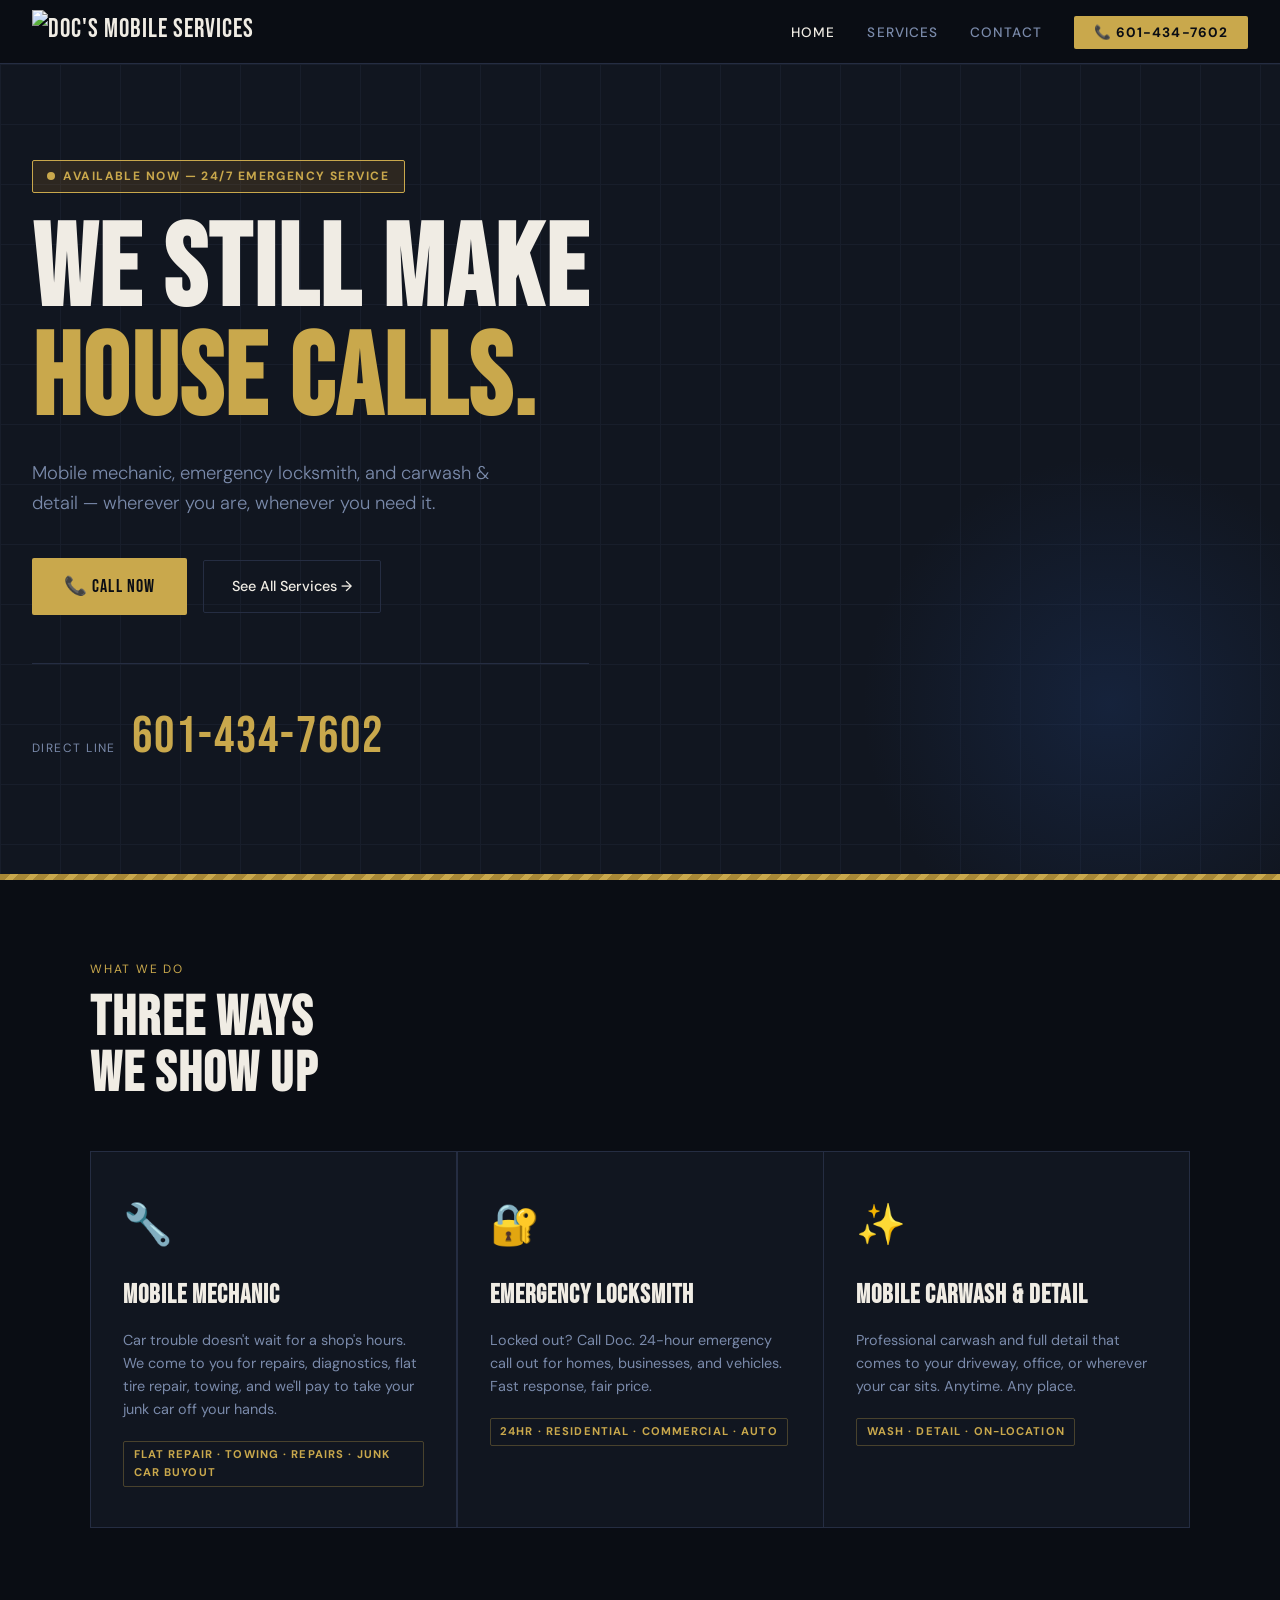
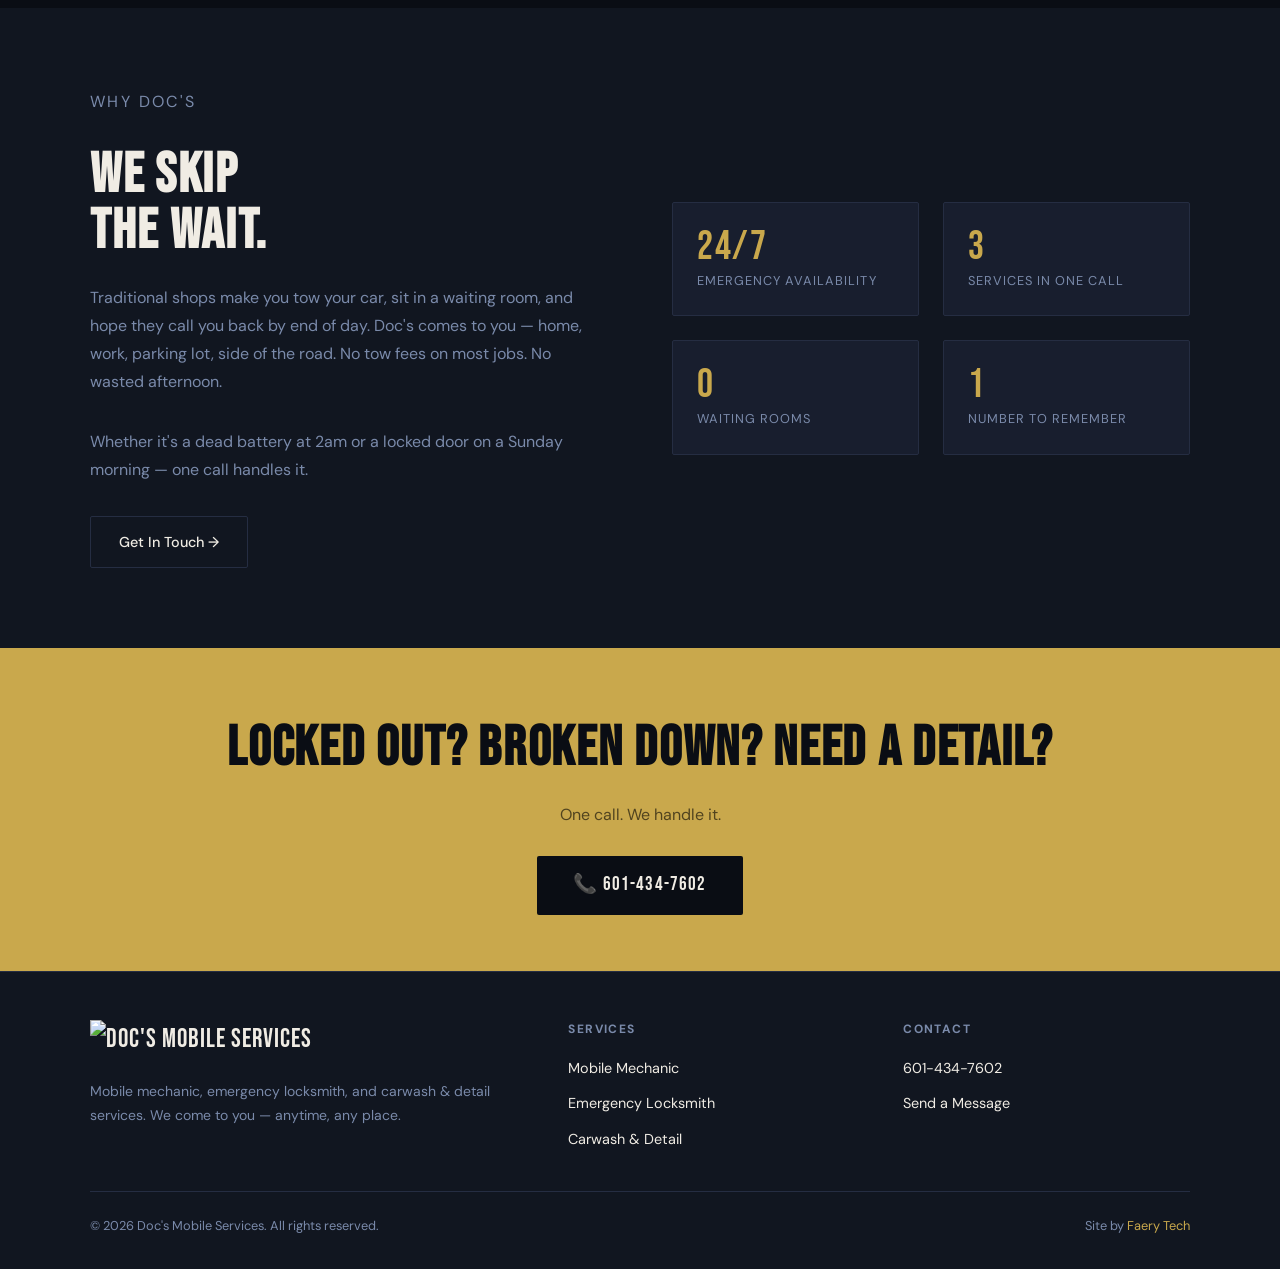
==== index.html @ c65fbb54 "initial commit" ====
<!DOCTYPE html>
<html lang="en">
<head>
  <meta charset="UTF-8" />
  <meta name="viewport" content="width=device-width, initial-scale=1.0" />
  <title>Doc's Mobile Services | Mobile Mechanic · Locksmith · Carwash</title>
  <meta name="description" content="Doc's Mobile Services — mobile mechanic, emergency locksmith, and mobile carwash & detail. We come to you, anytime, any place. Call 601-434-7602." />

  <!-- Open Graph -->
  <meta property="og:title" content="Doc's Mobile Services" />
  <meta property="og:description" content="Mobile mechanic, emergency locksmith, and mobile carwash & detail. Anytime, any place. Call 601-434-7602." />
  <meta property="og:type" content="website" />
  <meta property="og:url" content="https://mobiledoc.com" />
  <!-- <meta property="og:image" content="Images/og-image.jpg" /> -->

  <!-- LocalBusiness Schema -->
  <script type="application/ld+json">
  {
    "@context": "https://schema.org",
    "@type": "LocalBusiness",
    "name": "Doc's Mobile Services",
    "telephone": "601-434-7602",
    "email": "Bullsmilkpro1800@gmail.com",
    "address": {
      "@type": "PostalAddress",
      "streetAddress": "2303 W 4th Street",
      "addressLocality": "Hattiesburg",
      "addressRegion": "MS",
      "postalCode": "39402",
      "addressCountry": "US"
    },
    "description": "Mobile mechanic, emergency locksmith, and mobile carwash & detail. Serving Hattiesburg MS anytime, any place.",
    "url": "https://mobiledoc.com",
    "sameAs": []
  }
  </script>

  <link rel="canonical" href="https://mobiledoc.com/" />
  <link rel="stylesheet" href="styles.css" />
</head>
<body>

  <!-- =====================================================
       NAVBAR
  ===================================================== -->
  <nav class="navbar">
    <a href="index.html" class="nav-logo">
      <img src="Images/mobiledoclogo.png" alt="Doc's Mobile Services" />
    </a>

    <ul class="nav-links">
      <li><a href="index.html" class="active">Home</a></li>
      <li><a href="services.html">Services</a></li>
      <li><a href="contact.html">Contact</a></li>
      <li><a href="tel:6014347602" class="nav-cta">📞 601-434-7602</a></li>
    </ul>

    <button class="nav-toggle" id="nav-toggle" aria-label="Toggle menu">
      <span></span>
      <span></span>
      <span></span>
    </button>
  </nav>

  <!-- Mobile nav -->
  <nav class="mobile-nav" id="mobile-nav">
    <a href="index.html">Home</a>
    <a href="services.html">Services</a>
    <a href="contact.html">Contact</a>
    <a href="tel:6014347602" class="mobile-cta">📞 Call Now — 601-434-7602</a>
  </nav>

  <!-- =====================================================
       HERO
  ===================================================== -->
  <section class="hero">
    <div class="hero-inner">

      <div class="hero-badge">Available Now — 24/7 Emergency Service</div>

      <h1>
        WE STILL MAKE<br />
        <span class="line-amber">HOUSE CALLS.</span>
      </h1>

      <p class="hero-sub">
        Mobile mechanic, emergency locksmith, and carwash & detail —
        wherever you are, whenever you need it.
      </p>

      <div class="hero-actions">
        <a href="tel:6014347602" class="btn-primary">📞 Call Now</a>
        <a href="services.html" class="btn-secondary">See All Services →</a>
      </div>

      <div class="hero-phone">
        <span class="label">Direct Line</span>
        <a href="tel:6014347602">601-434-7602</a>
      </div>

    </div>
  </section>

  <div class="stripe-accent"></div>

  <!-- =====================================================
       SERVICES OVERVIEW
  ===================================================== -->
  <section class="services-strip">
    <div style="max-width:1100px; margin:0 auto;">
      <p class="section-label">What We Do</p>
      <h2 class="section-title">THREE WAYS<br />WE SHOW UP</h2>

      <div class="services-grid">

        <div class="service-card">
          <span class="service-icon">🔧</span>
          <h3>Mobile Mechanic</h3>
          <p>Car trouble doesn't wait for a shop's hours. We come to you for repairs, diagnostics, flat tire repair, towing, and we'll pay to take your junk car off your hands.</p>
          <span class="tag">Flat Repair · Towing · Repairs · Junk Car Buyout</span>
        </div>

        <div class="service-card">
          <span class="service-icon">🔐</span>
          <h3>Emergency Locksmith</h3>
          <p>Locked out? Call Doc. 24-hour emergency call out for homes, businesses, and vehicles. Fast response, fair price.</p>
          <span class="tag">24HR · Residential · Commercial · Auto</span>
        </div>

        <div class="service-card">
          <span class="service-icon">✨</span>
          <h3>Mobile Carwash & Detail</h3>
          <p>Professional carwash and full detail that comes to your driveway, office, or wherever your car sits. Anytime. Any place.</p>
          <span class="tag">Wash · Detail · On-Location</span>
        </div>

      </div>
    </div>
  </section>

  <!-- =====================================================
       WHY SECTION
  ===================================================== -->
  <section class="why-section">
    <div class="why-inner">

      <div class="why-text">
        <p class="section-label">Why Doc's</p>
        <h2 class="section-title">WE SKIP<br />THE WAIT.</h2>
        <p>
          Traditional shops make you tow your car, sit in a waiting room, and hope
          they call you back by end of day. Doc's comes to you — home, work, parking lot, 
          side of the road. No tow fees on most jobs. No wasted afternoon.
        </p>
        <p>
          Whether it's a dead battery at 2am or a locked door on a Sunday morning —
          one call handles it.
        </p>
        <a href="contact.html" class="btn-secondary">Get In Touch →</a>
      </div>

      <div class="why-stats">
        <div class="stat-box">
          <div class="number">24/7</div>
          <div class="stat-label">Emergency Availability</div>
        </div>
        <div class="stat-box">
          <div class="number">3</div>
          <div class="stat-label">Services In One Call</div>
        </div>
        <div class="stat-box">
          <div class="number">0</div>
          <div class="stat-label">Waiting Rooms</div>
        </div>
        <div class="stat-box">
          <div class="number">1</div>
          <div class="stat-label">Number To Remember</div>
        </div>
      </div>

    </div>
  </section>

  <!-- =====================================================
       CTA BAND
  ===================================================== -->
  <section class="cta-band">
    <h2>LOCKED OUT? BROKEN DOWN? NEED A DETAIL?</h2>
    <p>One call. We handle it.</p>
    <a href="tel:6014347602" class="btn-dark">📞 601-434-7602</a>
  </section>

  <!-- =====================================================
       FOOTER
  ===================================================== -->
  <footer class="footer">
    <div class="footer-inner">

      <div class="footer-brand">
        <div class="nav-logo"><img src="Images/mobiledoclogo.png" alt="Doc's Mobile Services" /></div>
        <p>Mobile mechanic, emergency locksmith, and carwash & detail services. We come to you — anytime, any place.</p>
      </div>

      <div class="footer-col">
        <h4>Services</h4>
        <ul>
          <li><a href="services.html#mechanic">Mobile Mechanic</a></li>
          <li><a href="services.html#locksmith">Emergency Locksmith</a></li>
          <li><a href="services.html#carwash">Carwash & Detail</a></li>
        </ul>
      </div>

      <div class="footer-col">
        <h4>Contact</h4>
        <ul>
          <li><a href="tel:6014347602">601-434-7602</a></li>
          <li><a href="contact.html">Send a Message</a></li>
        </ul>
      </div>

    </div>

    <div class="footer-bottom">
      <p>© 2026 Doc's Mobile Services. All rights reserved.</p>
      <p>Site by <a href="https://faerytech.net" target="_blank">Faery Tech</a></p>
    </div>
  </footer>

  <script src="main.js"></script>
</body>
</html>
---- styles.css ----
/* ============================================================
   DOC'S MOBILE SERVICES — Main Stylesheet
   Flat file structure, no inline CSS
   Fonts: Bebas Neue (headings) + DM Sans (body)
   ============================================================ */

@import url('https://fonts.googleapis.com/css2?family=Bebas+Neue&family=DM+Sans:wght@300;400;500;700&display=swap');

/* ============================================================
   CSS VARIABLES
   ============================================================ */
:root {
  --black:      #0a0d14;
  --dark:       #111620;
  --card:       #181e2e;
  --border:     #252d42;
  --amber:      #c9a84c;   /* logo gold */
  --amber-dark: #a88836;
  --white:      #f0ece4;
  --muted:      #7a8aaa;
  --font-head:  'Bebas Neue', sans-serif;
  --font-body:  'DM Sans', sans-serif;
}

/* ============================================================
   RESET & BASE
   ============================================================ */
*, *::before, *::after {
  box-sizing: border-box;
  margin: 0;
  padding: 0;
}

html {
  scroll-behavior: smooth;
}

body {
  background-color: var(--black);
  color: var(--white);
  font-family: var(--font-body);
  font-size: 1rem;
  line-height: 1.6;
  overflow-x: hidden;
}

img {
  max-width: 100%;
  display: block;
}

a {
  color: inherit;
  text-decoration: none;
}

ul {
  list-style: none;
}

/* ============================================================
   DIAGONAL STRIPE UTILITY (caution-tape motif)
   ============================================================ */
.stripe-accent {
  background: repeating-linear-gradient(
    -45deg,
    var(--amber),
    var(--amber) 6px,
    var(--amber-dark) 6px,
    var(--amber-dark) 14px
  );
  height: 6px;
  width: 100%;
}

/* ============================================================
   NAVBAR
   ============================================================ */
.navbar {
  position: sticky;
  top: 0;
  z-index: 100;
  background-color: var(--black);
  border-bottom: 1px solid var(--border);
  padding: 0 2rem;
  display: flex;
  align-items: center;
  justify-content: space-between;
  height: 64px;
}

.nav-logo {
  font-family: var(--font-head);
  font-size: 1.6rem;
  letter-spacing: 0.04em;
  color: var(--white);
  display: flex;
  align-items: center;
  gap: 0.5rem;
}

.nav-logo img {
  height: 44px;
  width: auto;
  object-fit: contain;
}

.nav-logo span.accent {
  color: var(--amber);
}

.nav-links {
  display: flex;
  gap: 2rem;
  align-items: center;
}

.nav-links a {
  font-size: 0.85rem;
  font-weight: 500;
  letter-spacing: 0.08em;
  text-transform: uppercase;
  color: var(--muted);
  transition: color 0.2s;
}

.nav-links a:hover,
.nav-links a.active {
  color: var(--white);
}

.nav-cta {
  background-color: var(--amber);
  color: var(--black) !important;
  padding: 0.5rem 1.25rem;
  font-weight: 700 !important;
  border-radius: 2px;
}

.nav-cta:hover {
  background-color: var(--amber-dark);
  color: var(--black) !important;
}

/* Mobile nav toggle */
.nav-toggle {
  display: none;
  flex-direction: column;
  gap: 5px;
  cursor: pointer;
  padding: 4px;
  background: none;
  border: none;
}

.nav-toggle span {
  display: block;
  width: 24px;
  height: 2px;
  background: var(--white);
  transition: all 0.3s;
}

/* Mobile nav open state */
.nav-toggle.open span:nth-child(1) { transform: translateY(7px) rotate(45deg); }
.nav-toggle.open span:nth-child(2) { opacity: 0; }
.nav-toggle.open span:nth-child(3) { transform: translateY(-7px) rotate(-45deg); }

.mobile-nav {
  display: none;
  flex-direction: column;
  position: fixed;
  top: 64px;
  left: 0;
  width: 100%;
  background: var(--dark);
  border-bottom: 2px solid var(--amber);
  padding: 1.5rem 2rem;
  gap: 1.25rem;
  z-index: 99;
}

.mobile-nav a {
  font-size: 1rem;
  font-weight: 500;
  text-transform: uppercase;
  letter-spacing: 0.08em;
  color: var(--white);
}

.mobile-nav a.mobile-cta {
  color: var(--amber);
  font-weight: 700;
}

.mobile-nav.open {
  display: flex;
}

/* ============================================================
   HERO
   ============================================================ */
.hero {
  position: relative;
  min-height: 90vh;
  display: flex;
  align-items: center;
  background-color: var(--dark);
  overflow: hidden;
}

/* Grid texture overlay */
.hero::before {
  content: '';
  position: absolute;
  inset: 0;
  background-image:
    linear-gradient(var(--border) 1px, transparent 1px),
    linear-gradient(90deg, var(--border) 1px, transparent 1px);
  background-size: 60px 60px;
  opacity: 0.35;
}

/* Navy gradient overlay */
.hero::after {
  content: '';
  position: absolute;
  bottom: -80px;
  right: -80px;
  width: 500px;
  height: 500px;
  background: radial-gradient(circle, rgba(30,58,110,0.35) 0%, transparent 70%);
  pointer-events: none;
}

.hero-inner {
  position: relative;
  z-index: 1;
  max-width: 900px;
  padding: 4rem 2rem;
}

.hero-badge {
  display: inline-flex;
  align-items: center;
  gap: 0.5rem;
  background: rgba(245,166,35,0.12);
  border: 1px solid var(--amber);
  color: var(--amber);
  font-size: 0.75rem;
  font-weight: 700;
  letter-spacing: 0.12em;
  text-transform: uppercase;
  padding: 0.35rem 0.9rem;
  border-radius: 2px;
  margin-bottom: 1.5rem;
}

.hero-badge::before {
  content: '';
  width: 8px;
  height: 8px;
  border-radius: 50%;
  background: var(--amber);
  animation: pulse 2s infinite;
}

@keyframes pulse {
  0%, 100% { opacity: 1; }
  50% { opacity: 0.3; }
}

.hero h1 {
  font-family: var(--font-head);
  font-size: clamp(3.5rem, 9vw, 7.5rem);
  line-height: 0.95;
  letter-spacing: 0.02em;
  margin-bottom: 1.5rem;
}

.hero h1 .line-amber {
  color: var(--amber);
}

.hero-sub {
  font-size: 1.15rem;
  color: var(--muted);
  max-width: 480px;
  margin-bottom: 2.5rem;
  font-weight: 300;
}

.hero-actions {
  display: flex;
  gap: 1rem;
  flex-wrap: wrap;
  align-items: center;
}

.btn-primary {
  display: inline-flex;
  align-items: center;
  gap: 0.5rem;
  background-color: var(--amber);
  color: var(--black);
  font-family: var(--font-head);
  font-size: 1.15rem;
  letter-spacing: 0.06em;
  padding: 0.85rem 2rem;
  border-radius: 2px;
  transition: background-color 0.2s, transform 0.15s;
  border: none;
  cursor: pointer;
}

.btn-primary:hover {
  background-color: var(--amber-dark);
  transform: translateY(-2px);
}

.btn-secondary {
  display: inline-flex;
  align-items: center;
  gap: 0.5rem;
  border: 1px solid var(--border);
  color: var(--white);
  font-size: 0.9rem;
  font-weight: 500;
  padding: 0.85rem 1.75rem;
  border-radius: 2px;
  transition: border-color 0.2s, color 0.2s;
}

.btn-secondary:hover {
  border-color: var(--amber);
  color: var(--amber);
}

.hero-phone {
  margin-top: 3rem;
  padding-top: 2rem;
  border-top: 1px solid var(--border);
  display: flex;
  align-items: baseline;
  gap: 1rem;
  flex-wrap: wrap;
}

.hero-phone .label {
  font-size: 0.75rem;
  text-transform: uppercase;
  letter-spacing: 0.12em;
  color: var(--muted);
}

.hero-phone a {
  font-family: var(--font-head);
  font-size: clamp(2rem, 5vw, 3.2rem);
  letter-spacing: 0.04em;
  color: var(--amber);
  transition: color 0.2s;
}

.hero-phone a:hover {
  color: var(--white);
}

/* ============================================================
   SERVICES STRIP (homepage quick-view)
   ============================================================ */
.services-strip {
  background-color: var(--black);
  padding: 5rem 2rem;
}

.section-label {
  font-size: 0.75rem;
  text-transform: uppercase;
  letter-spacing: 0.15em;
  color: var(--amber);
  margin-bottom: 0.75rem;
}

.section-title {
  font-family: var(--font-head);
  font-size: clamp(2rem, 5vw, 3.5rem);
  letter-spacing: 0.03em;
  margin-bottom: 3rem;
  line-height: 1;
}

.services-grid {
  display: grid;
  grid-template-columns: repeat(auto-fit, minmax(280px, 1fr));
  gap: 1.5px;
  background-color: var(--border);
  border: 1px solid var(--border);
}

.service-card {
  background-color: var(--dark);
  padding: 2.5rem 2rem;
  transition: background-color 0.25s;
  position: relative;
  overflow: hidden;
}

.service-card::after {
  content: '';
  position: absolute;
  bottom: 0;
  left: 0;
  width: 0;
  height: 3px;
  background: var(--amber);
  transition: width 0.3s ease;
}

.service-card:hover {
  background-color: var(--card);
}

.service-card:hover::after {
  width: 100%;
}

.service-icon {
  font-size: 2.5rem;
  margin-bottom: 1.25rem;
  display: block;
}

.service-card h3 {
  font-family: var(--font-head);
  font-size: 1.6rem;
  letter-spacing: 0.04em;
  margin-bottom: 0.75rem;
}

.service-card p {
  color: var(--muted);
  font-size: 0.9rem;
  line-height: 1.6;
}

.service-card .tag {
  display: inline-block;
  margin-top: 1.25rem;
  font-size: 0.7rem;
  font-weight: 700;
  text-transform: uppercase;
  letter-spacing: 0.1em;
  color: var(--amber);
  border: 1px solid color-mix(in srgb, var(--amber) 30%, transparent);
  padding: 0.25rem 0.6rem;
  border-radius: 2px;
}

/* ============================================================
   WHY SECTION
   ============================================================ */
.why-section {
  padding: 5rem 2rem;
  background-color: var(--dark);
}

.why-inner {
  max-width: 1100px;
  margin: 0 auto;
  display: grid;
  grid-template-columns: 1fr 1fr;
  gap: 4rem;
  align-items: center;
}

.why-text .section-title {
  margin-bottom: 1.5rem;
}

.why-text p {
  color: var(--muted);
  margin-bottom: 2rem;
  font-size: 1rem;
  line-height: 1.75;
}

.why-stats {
  display: grid;
  grid-template-columns: 1fr 1fr;
  gap: 1.5rem;
}

.stat-box {
  background: var(--card);
  border: 1px solid var(--border);
  padding: 1.5rem;
  border-radius: 2px;
}

.stat-box .number {
  font-family: var(--font-head);
  font-size: 2.5rem;
  color: var(--amber);
  letter-spacing: 0.04em;
  line-height: 1;
  margin-bottom: 0.25rem;
}

.stat-box .stat-label {
  font-size: 0.8rem;
  color: var(--muted);
  text-transform: uppercase;
  letter-spacing: 0.08em;
}

/* ============================================================
   CTA BAND
   ============================================================ */
.cta-band {
  background-color: var(--amber);
  padding: 3.5rem 2rem;
  text-align: center;
}

.cta-band h2 {
  font-family: var(--font-head);
  font-size: clamp(2rem, 5vw, 3.5rem);
  color: var(--black);
  letter-spacing: 0.03em;
  margin-bottom: 0.5rem;
}

.cta-band p {
  color: rgba(0,0,0,0.6);
  margin-bottom: 1.75rem;
}

.btn-dark {
  display: inline-flex;
  align-items: center;
  gap: 0.5rem;
  background-color: var(--black);
  color: var(--white);
  font-family: var(--font-head);
  font-size: 1.2rem;
  letter-spacing: 0.06em;
  padding: 0.9rem 2.25rem;
  border-radius: 2px;
  transition: background-color 0.2s;
  border: none;
  cursor: pointer;
}

.btn-dark:hover {
  background-color: #222;
}

/* ============================================================
   SERVICES PAGE — Full Cards
   ============================================================ */
.page-hero {
  background-color: var(--dark);
  padding: 5rem 2rem 4rem;
  position: relative;
  overflow: hidden;
}

.page-hero::before {
  content: '';
  position: absolute;
  inset: 0;
  background-image:
    linear-gradient(var(--border) 1px, transparent 1px),
    linear-gradient(90deg, var(--border) 1px, transparent 1px);
  background-size: 60px 60px;
  opacity: 0.3;
}

.page-hero-inner {
  position: relative;
  z-index: 1;
  max-width: 700px;
}

.page-hero h1 {
  font-family: var(--font-head);
  font-size: clamp(2.5rem, 6vw, 5rem);
  line-height: 1;
  letter-spacing: 0.03em;
  margin-bottom: 1rem;
}

.page-hero p {
  color: var(--muted);
  font-size: 1.05rem;
}

.services-full {
  padding: 5rem 2rem;
  max-width: 1100px;
  margin: 0 auto;
  display: flex;
  flex-direction: column;
  gap: 3rem;
}

.service-full-card {
  background-color: var(--dark);
  border: 1px solid var(--border);
  border-left: 4px solid var(--amber);
  padding: 2.5rem;
  display: grid;
  grid-template-columns: 80px 1fr;
  gap: 2rem;
  align-items: start;
  transition: border-color 0.2s;
}

.service-full-card:hover {
  border-left-color: var(--white);
}

.service-full-icon {
  font-size: 3rem;
  text-align: center;
}

.service-full-card h2 {
  font-family: var(--font-head);
  font-size: 2rem;
  letter-spacing: 0.04em;
  margin-bottom: 0.5rem;
}

.service-full-card .sub {
  font-size: 0.8rem;
  text-transform: uppercase;
  letter-spacing: 0.1em;
  color: var(--amber);
  margin-bottom: 1rem;
}

.service-full-card p {
  color: var(--muted);
  margin-bottom: 1.5rem;
  line-height: 1.7;
}

.service-features {
  display: flex;
  flex-wrap: wrap;
  gap: 0.5rem;
}

.feature-tag {
  background: color-mix(in srgb, var(--amber) 10%, transparent);
  border: 1px solid color-mix(in srgb, var(--amber) 25%, transparent);
  color: var(--amber);
  font-size: 0.75rem;
  font-weight: 500;
  padding: 0.3rem 0.7rem;
  border-radius: 2px;
  letter-spacing: 0.04em;
}

/* ============================================================
   CONTACT PAGE
   ============================================================ */
.contact-layout {
  max-width: 1100px;
  margin: 0 auto;
  padding: 5rem 2rem;
  display: grid;
  grid-template-columns: 1fr 1.4fr;
  gap: 5rem;
  align-items: start;
}

.contact-info h2 {
  font-family: var(--font-head);
  font-size: 2.5rem;
  letter-spacing: 0.03em;
  margin-bottom: 1rem;
  line-height: 1;
}

.contact-info p {
  color: var(--muted);
  margin-bottom: 2.5rem;
  line-height: 1.7;
}

.contact-method {
  display: flex;
  flex-direction: column;
  gap: 1.25rem;
}

.contact-item {
  display: flex;
  align-items: center;
  gap: 1rem;
  padding: 1.25rem;
  background: var(--dark);
  border: 1px solid var(--border);
  border-radius: 2px;
  text-decoration: none;
  transition: border-color 0.2s;
}

.contact-item:hover {
  border-color: var(--amber);
}

.contact-item .icon {
  font-size: 1.5rem;
  flex-shrink: 0;
}

.contact-item .contact-detail {
  display: flex;
  flex-direction: column;
}

.contact-item .contact-label {
  font-size: 0.7rem;
  text-transform: uppercase;
  letter-spacing: 0.1em;
  color: var(--muted);
}

.contact-item .contact-value {
  font-size: 1.05rem;
  font-weight: 500;
}

/* Form */
.contact-form-wrap {
  background: var(--dark);
  border: 1px solid var(--border);
  padding: 2.5rem;
  border-radius: 2px;
}

.contact-form-wrap h3 {
  font-family: var(--font-head);
  font-size: 1.8rem;
  letter-spacing: 0.04em;
  margin-bottom: 0.5rem;
}

.contact-form-wrap .form-sub {
  color: var(--muted);
  font-size: 0.9rem;
  margin-bottom: 2rem;
}

.form-group {
  margin-bottom: 1.25rem;
}

.form-group label {
  display: block;
  font-size: 0.75rem;
  text-transform: uppercase;
  letter-spacing: 0.08em;
  color: var(--muted);
  margin-bottom: 0.4rem;
}

.form-group input,
.form-group select,
.form-group textarea {
  width: 100%;
  background: var(--black);
  border: 1px solid var(--border);
  color: var(--white);
  font-family: var(--font-body);
  font-size: 0.95rem;
  padding: 0.75rem 1rem;
  border-radius: 2px;
  outline: none;
  transition: border-color 0.2s;
  appearance: none;
}

.form-group input:focus,
.form-group select:focus,
.form-group textarea:focus {
  border-color: var(--amber);
}

.form-group textarea {
  resize: vertical;
  min-height: 130px;
}

.form-group select option {
  background: var(--dark);
}

.form-row {
  display: grid;
  grid-template-columns: 1fr 1fr;
  gap: 1rem;
}

.form-submit {
  width: 100%;
  margin-top: 0.5rem;
  font-size: 1.1rem;
  justify-content: center;
}

.form-success {
  display: none;
  background: color-mix(in srgb, var(--amber) 10%, transparent);
  border: 1px solid var(--amber);
  color: var(--amber);
  padding: 1rem;
  text-align: center;
  border-radius: 2px;
  margin-top: 1rem;
}

/* ============================================================
   FOOTER
   ============================================================ */
.footer {
  background-color: var(--dark);
  border-top: 1px solid var(--border);
  padding: 3rem 2rem 2rem;
}

.footer-inner {
  max-width: 1100px;
  margin: 0 auto;
  display: grid;
  grid-template-columns: 1.5fr 1fr 1fr;
  gap: 3rem;
  margin-bottom: 2.5rem;
}

.footer-brand .nav-logo {
  margin-bottom: 1rem;
}

.footer-brand p {
  color: var(--muted);
  font-size: 0.875rem;
  line-height: 1.7;
}

.footer-col h4 {
  font-size: 0.75rem;
  text-transform: uppercase;
  letter-spacing: 0.12em;
  color: var(--muted);
  margin-bottom: 1rem;
}

.footer-col ul {
  display: flex;
  flex-direction: column;
  gap: 0.6rem;
}

.footer-col a {
  color: var(--white);
  font-size: 0.9rem;
  transition: color 0.2s;
}

.footer-col a:hover {
  color: var(--amber);
}

.footer-bottom {
  max-width: 1100px;
  margin: 0 auto;
  padding-top: 1.5rem;
  border-top: 1px solid var(--border);
  display: flex;
  justify-content: space-between;
  align-items: center;
  flex-wrap: wrap;
  gap: 1rem;
}

.footer-bottom p {
  font-size: 0.8rem;
  color: var(--muted);
}

.footer-bottom a {
  color: var(--amber);
  transition: opacity 0.2s;
}

.footer-bottom a:hover {
  opacity: 0.75;
}

/* ============================================================
   RESPONSIVE
   ============================================================ */
@media (max-width: 768px) {
  .nav-links { display: none; }
  .nav-toggle { display: flex; }

  .why-inner {
    grid-template-columns: 1fr;
    gap: 2.5rem;
  }

  .service-full-card {
    grid-template-columns: 1fr;
    gap: 1rem;
  }

  .contact-layout {
    grid-template-columns: 1fr;
    gap: 3rem;
  }

  .form-row {
    grid-template-columns: 1fr;
  }

  .footer-inner {
    grid-template-columns: 1fr;
    gap: 2rem;
  }

  .hero {
    min-height: auto;
  }

  .hero-inner {
    padding: 3rem 1.25rem;
  }
}
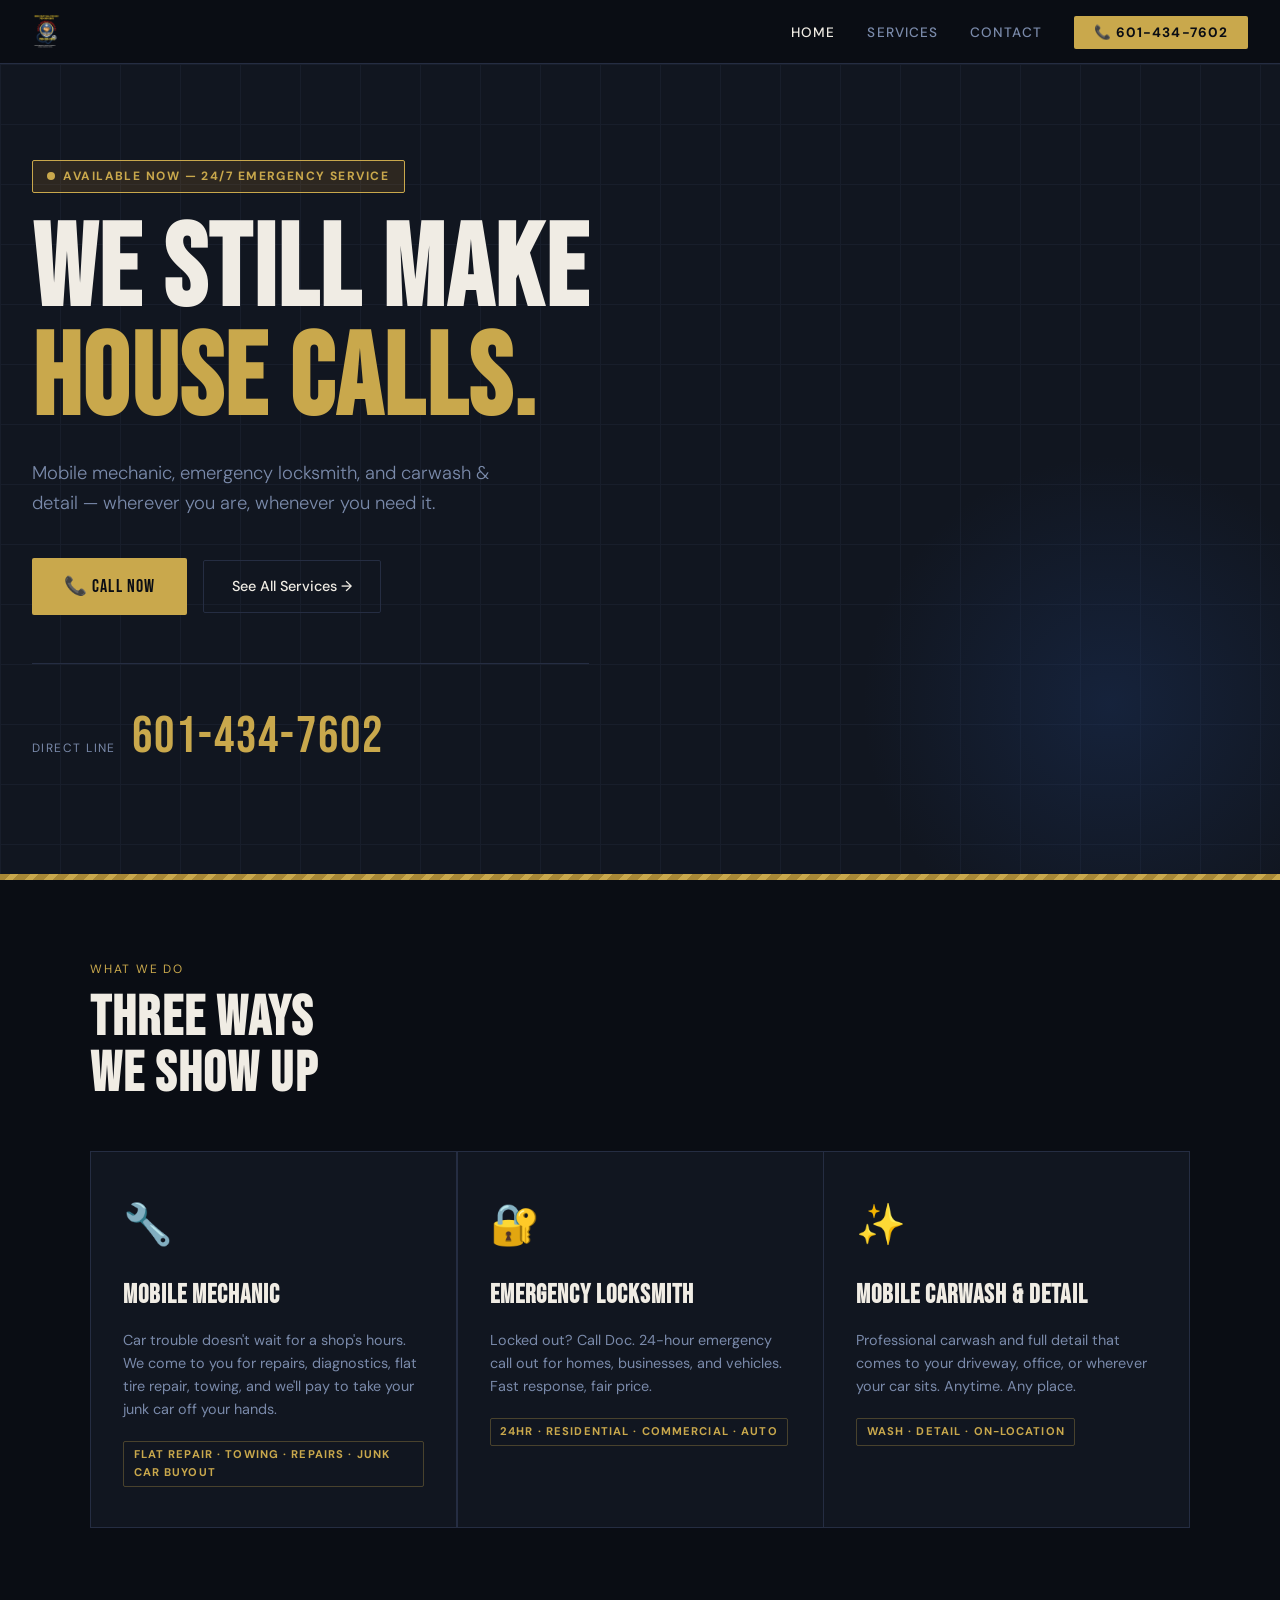
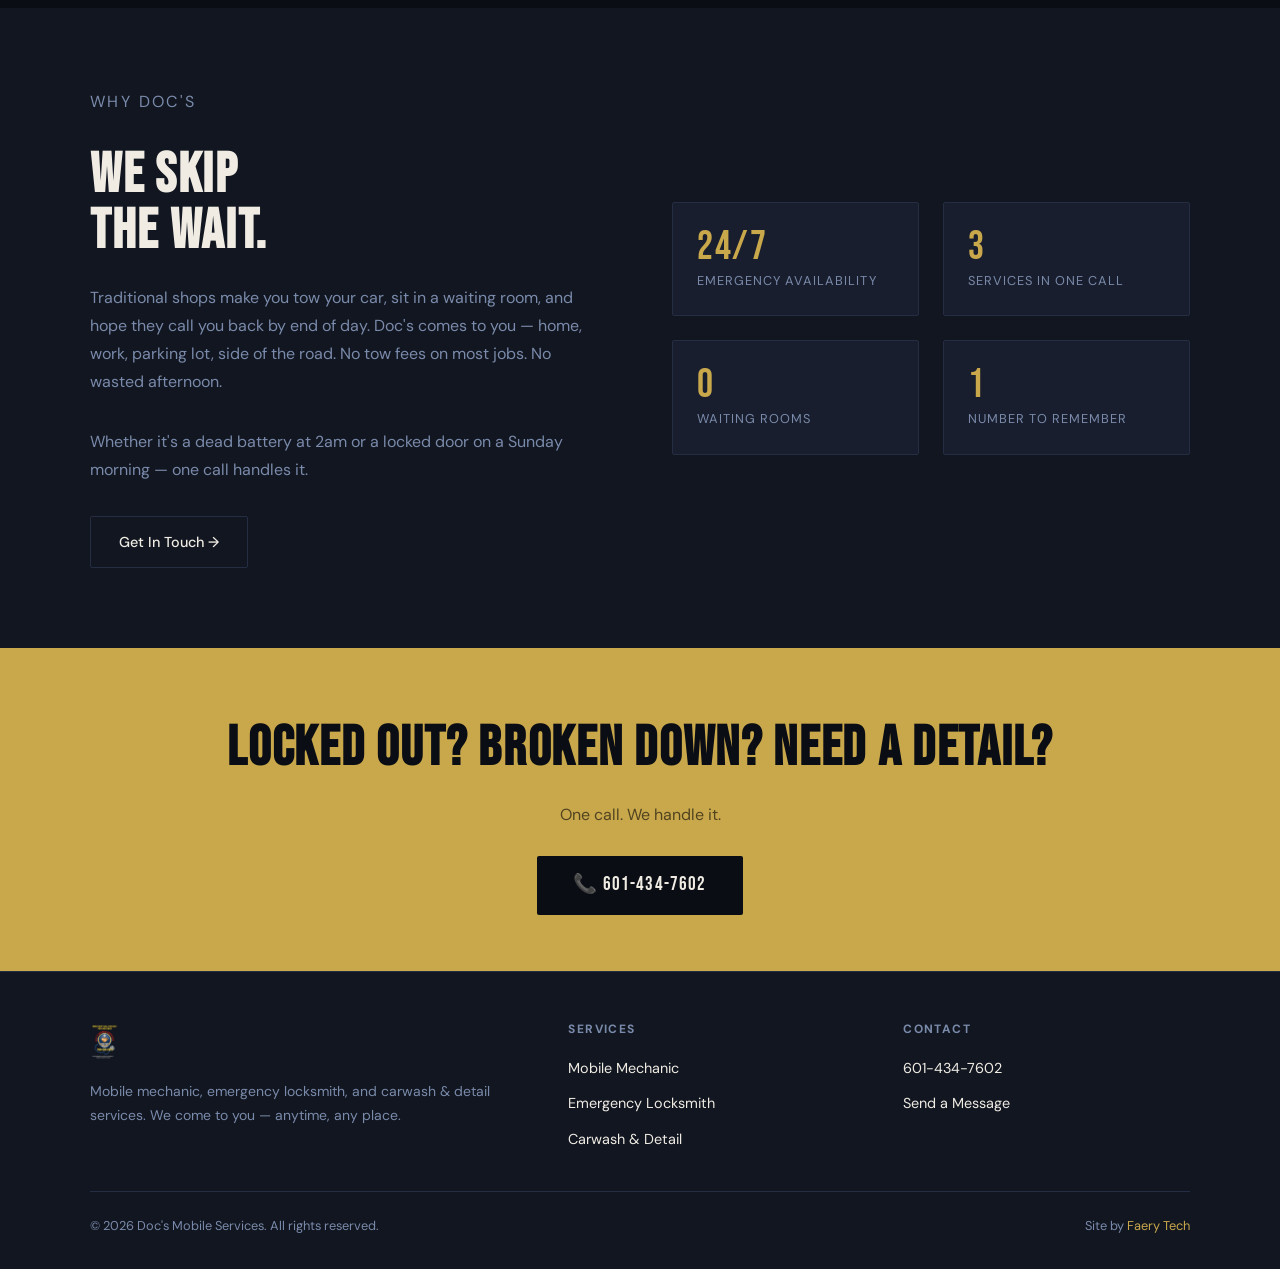
==== commit 31d61b82: "Logo" ====
--- a/index.html
+++ b/index.html
@@ -45,7 +45,7 @@
   ===================================================== -->
   <nav class="navbar">
     <a href="index.html" class="nav-logo">
-      <img src="Images/mobiledoclogo.png" alt="Doc's Mobile Services" />
+      <img src="mobiledoclogo.png" alt="Doc's Mobile Services" />
     </a>
 
     <ul class="nav-links">
@@ -197,7 +197,7 @@
     <div class="footer-inner">
 
       <div class="footer-brand">
-        <div class="nav-logo"><img src="Images/mobiledoclogo.png" alt="Doc's Mobile Services" /></div>
+        <div class="nav-logo"><img src="mobiledoclogo.png" alt="Doc's Mobile Services" /></div>
         <p>Mobile mechanic, emergency locksmith, and carwash & detail services. We come to you — anytime, any place.</p>
       </div>
 
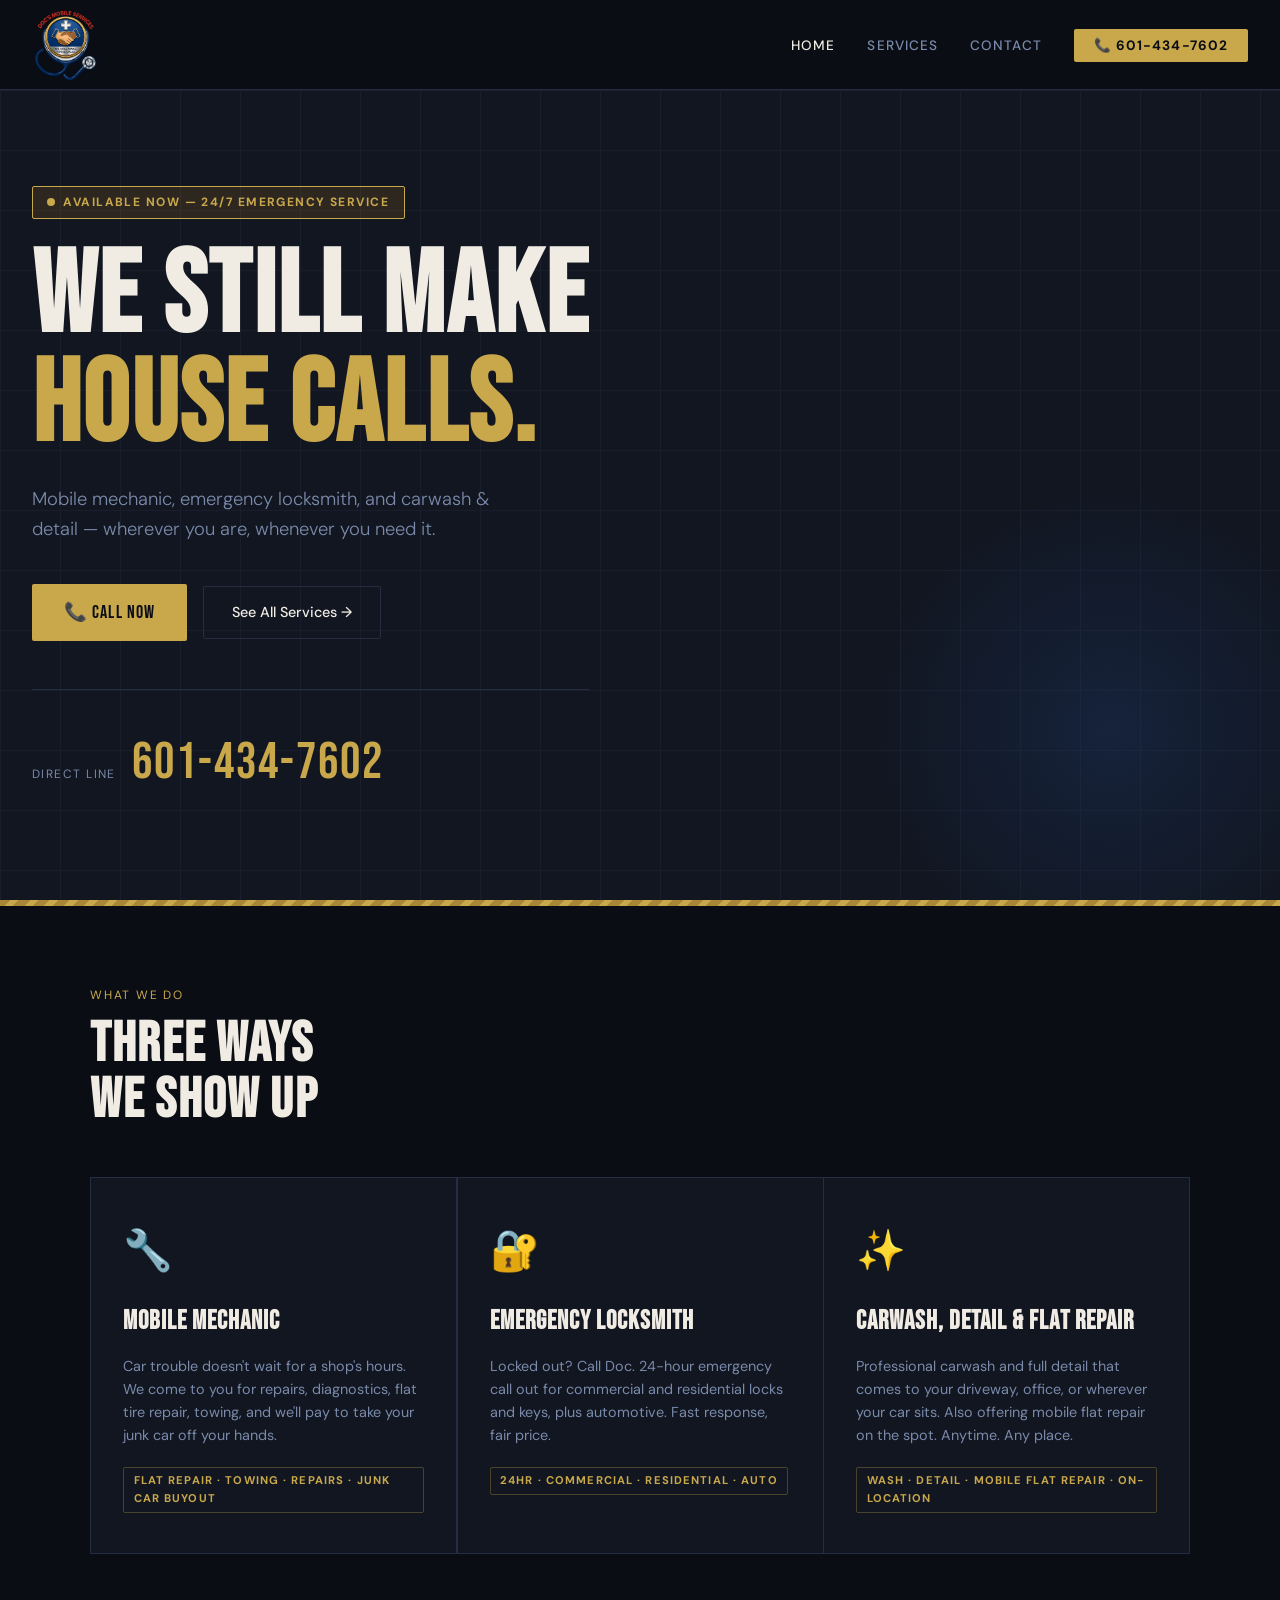
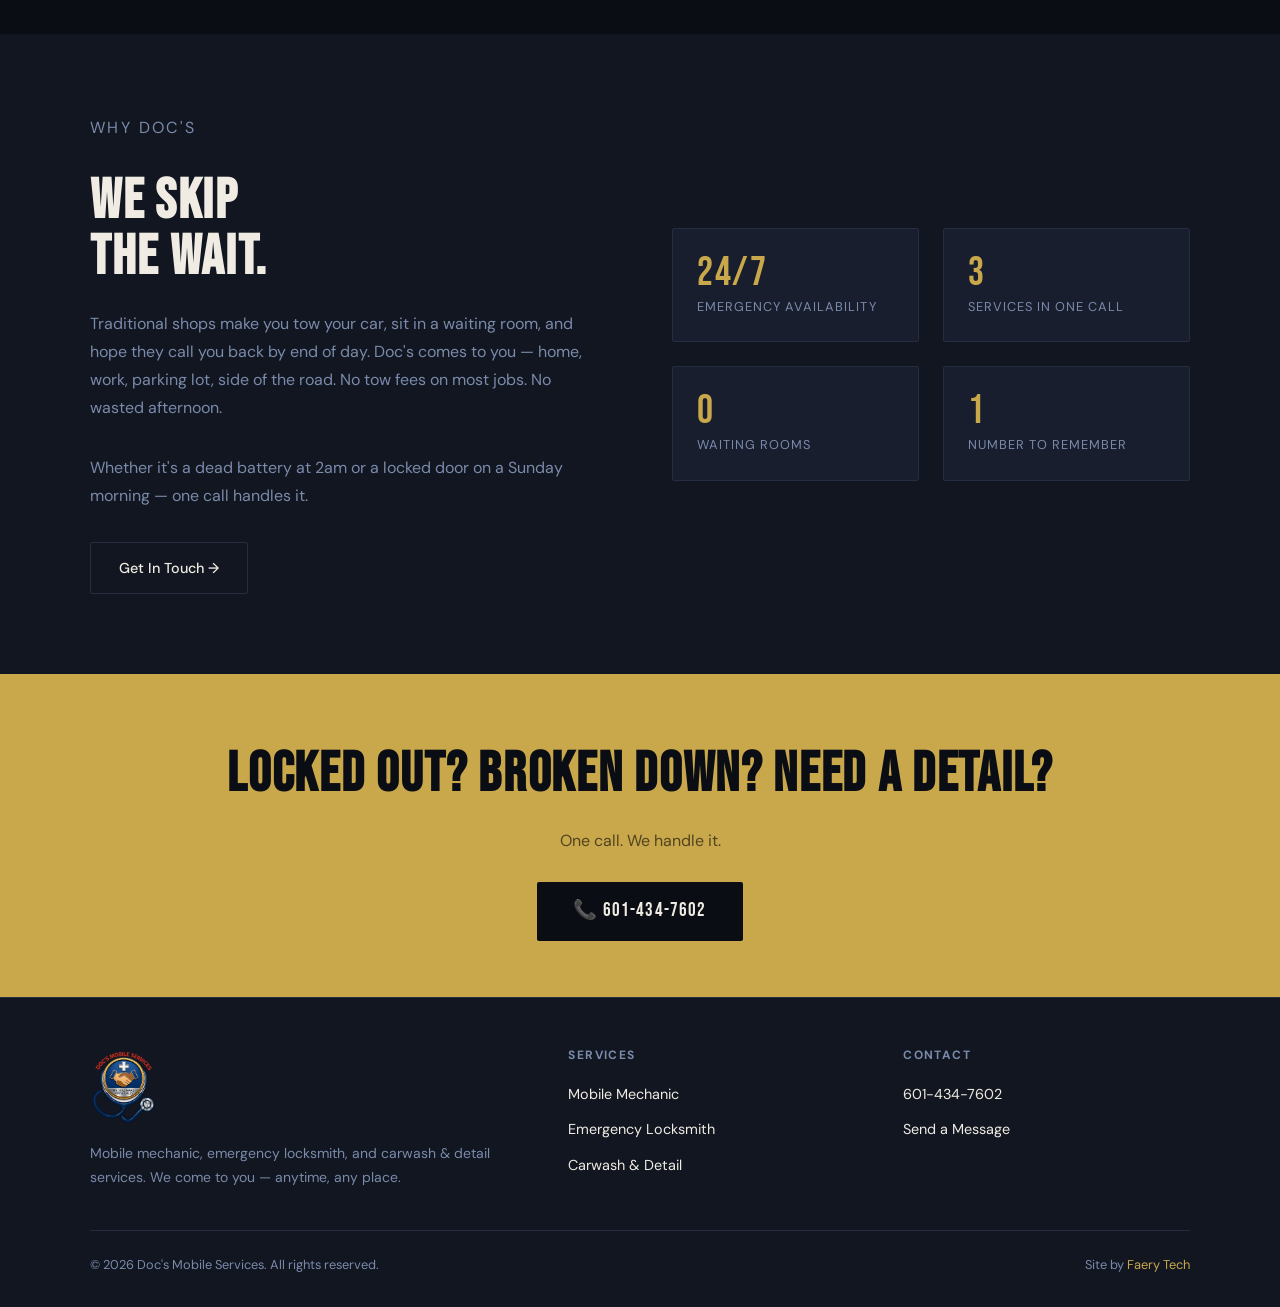
==== commit 589a8fa5: "logo and added customer requests" ====
--- a/index.html
+++ b/index.html
@@ -123,15 +123,15 @@
         <div class="service-card">
           <span class="service-icon">🔐</span>
           <h3>Emergency Locksmith</h3>
-          <p>Locked out? Call Doc. 24-hour emergency call out for homes, businesses, and vehicles. Fast response, fair price.</p>
-          <span class="tag">24HR · Residential · Commercial · Auto</span>
+          <p>Locked out? Call Doc. 24-hour emergency call out for commercial and residential locks and keys, plus automotive. Fast response, fair price.</p>
+          <span class="tag">24HR · Commercial · Residential · Auto</span>
         </div>
 
         <div class="service-card">
           <span class="service-icon">✨</span>
-          <h3>Mobile Carwash & Detail</h3>
-          <p>Professional carwash and full detail that comes to your driveway, office, or wherever your car sits. Anytime. Any place.</p>
-          <span class="tag">Wash · Detail · On-Location</span>
+          <h3>Carwash, Detail & Flat Repair</h3>
+          <p>Professional carwash and full detail that comes to your driveway, office, or wherever your car sits. Also offering mobile flat repair on the spot. Anytime. Any place.</p>
+          <span class="tag">Wash · Detail · Mobile Flat Repair · On-Location</span>
         </div>
 
       </div>
--- a/styles.css
+++ b/styles.css
@@ -86,7 +86,7 @@
   display: flex;
   align-items: center;
   justify-content: space-between;
-  height: 64px;
+  height: 90px;
 }
 
 .nav-logo {
@@ -100,7 +100,7 @@
 }
 
 .nav-logo img {
-  height: 44px;
+  height: 80px;
   width: auto;
   object-fit: contain;
 }
@@ -170,7 +170,7 @@
   display: none;
   flex-direction: column;
   position: fixed;
-  top: 64px;
+  top: 90px;
   left: 0;
   width: 100%;
   background: var(--dark);
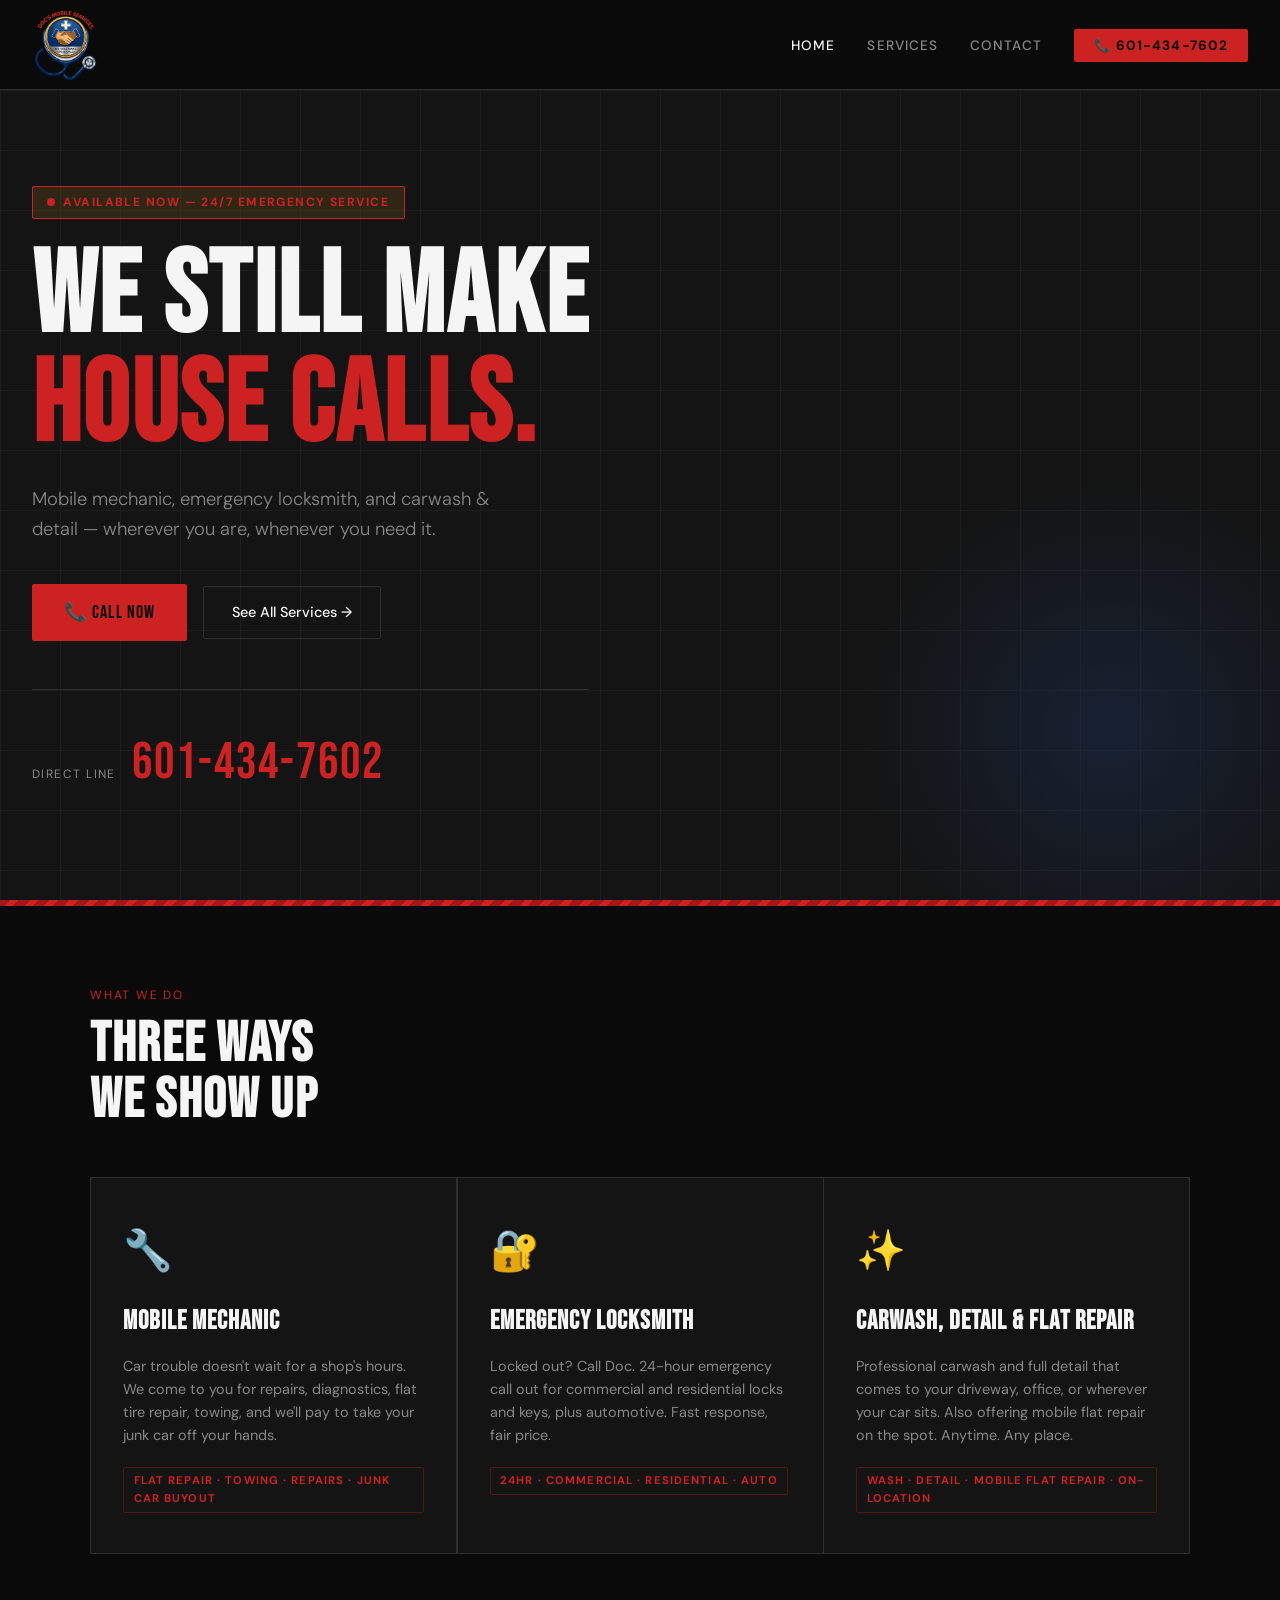
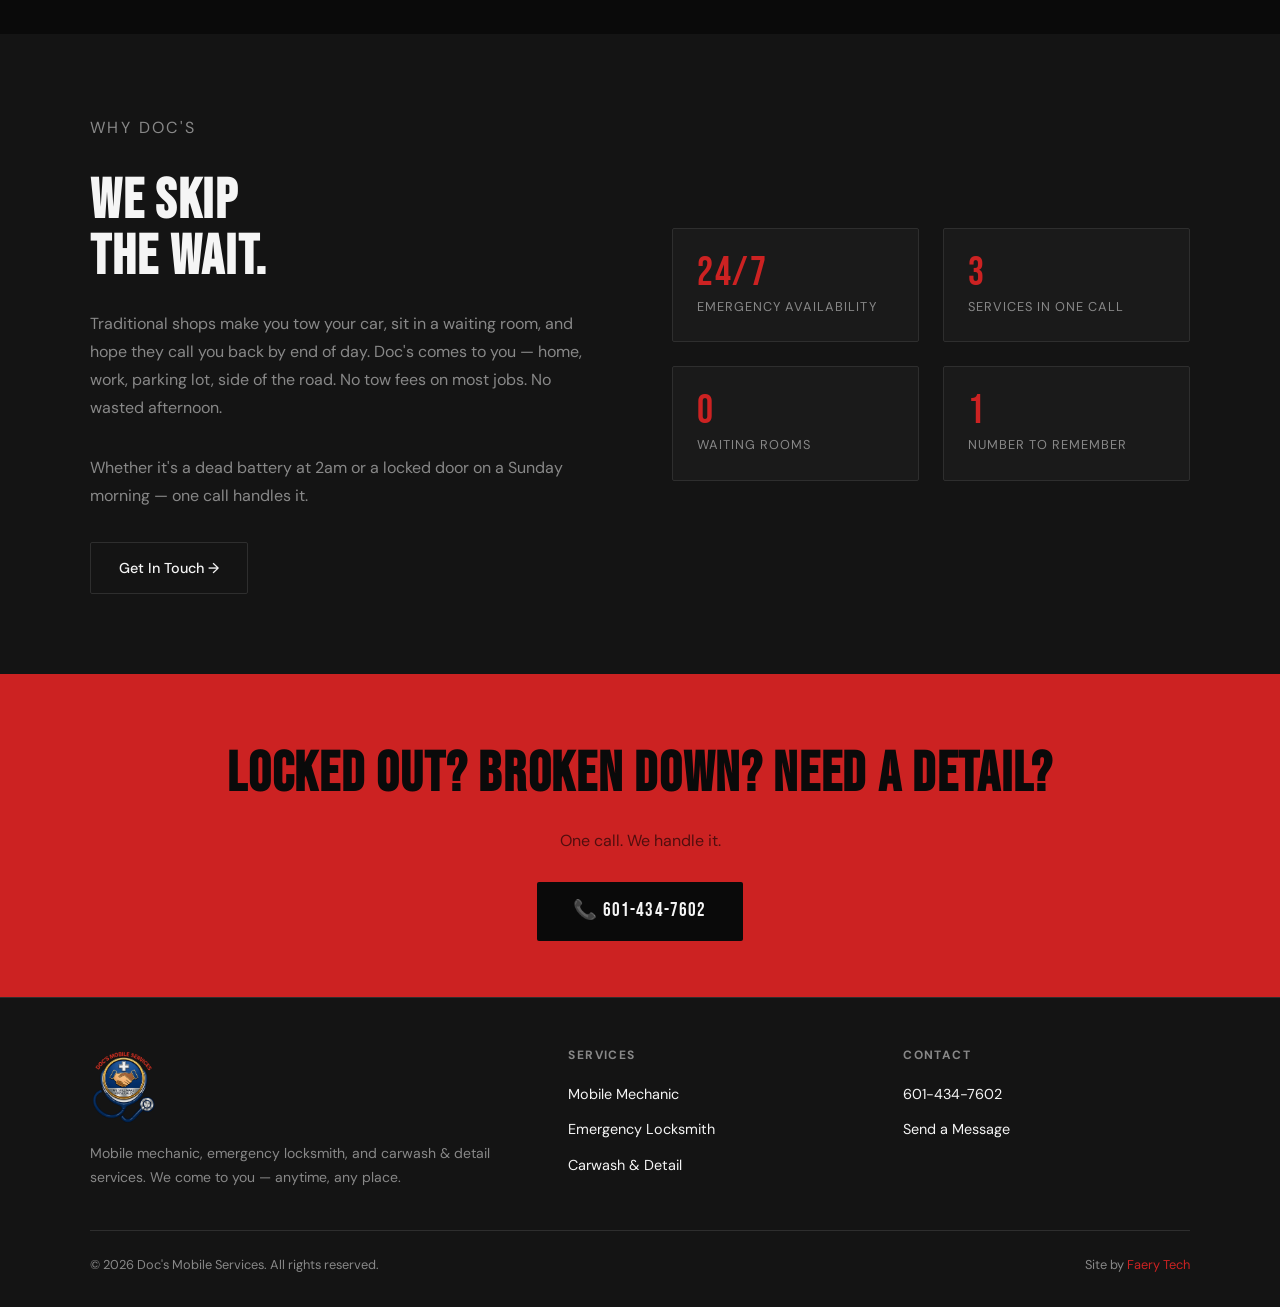
==== commit 86bac13c: "purchased and updated domain" ====
--- a/index.html
+++ b/index.html
@@ -10,7 +10,7 @@
   <meta property="og:title" content="Doc's Mobile Services" />
   <meta property="og:description" content="Mobile mechanic, emergency locksmith, and mobile carwash & detail. Anytime, any place. Call 601-434-7602." />
   <meta property="og:type" content="website" />
-  <meta property="og:url" content="https://mobiledoc.com" />
+  <meta property="og:url" content="https://mobile-doc.com" />
   <!-- <meta property="og:image" content="Images/og-image.jpg" /> -->
 
   <!-- LocalBusiness Schema -->
@@ -30,12 +30,12 @@
       "addressCountry": "US"
     },
     "description": "Mobile mechanic, emergency locksmith, and mobile carwash & detail. Serving Hattiesburg MS anytime, any place.",
-    "url": "https://mobiledoc.com",
+    "url": "https://mobile-doc.com",
     "sameAs": []
   }
   </script>
 
-  <link rel="canonical" href="https://mobiledoc.com/" />
+  <link rel="canonical" href="https://mobile-doc.com/" />
   <link rel="stylesheet" href="styles.css" />
 </head>
 <body>
--- a/styles.css
+++ b/styles.css
@@ -10,14 +10,14 @@
    CSS VARIABLES
    ============================================================ */
 :root {
-  --black:      #0a0d14;
-  --dark:       #111620;
-  --card:       #181e2e;
-  --border:     #252d42;
-  --amber:      #c9a84c;   /* logo gold */
-  --amber-dark: #a88836;
-  --white:      #f0ece4;
-  --muted:      #7a8aaa;
+  --black:      #0a0a0a;
+  --dark:       #141414;
+  --card:       #1a1a1a;
+  --border:     #2e2e2e;
+  --amber:      #cc2222;   /* red */
+  --amber-dark: #a01818;
+  --white:      #f5f5f5;
+  --muted:      #888888;
   --font-head:  'Bebas Neue', sans-serif;
   --font-body:  'DM Sans', sans-serif;
 }
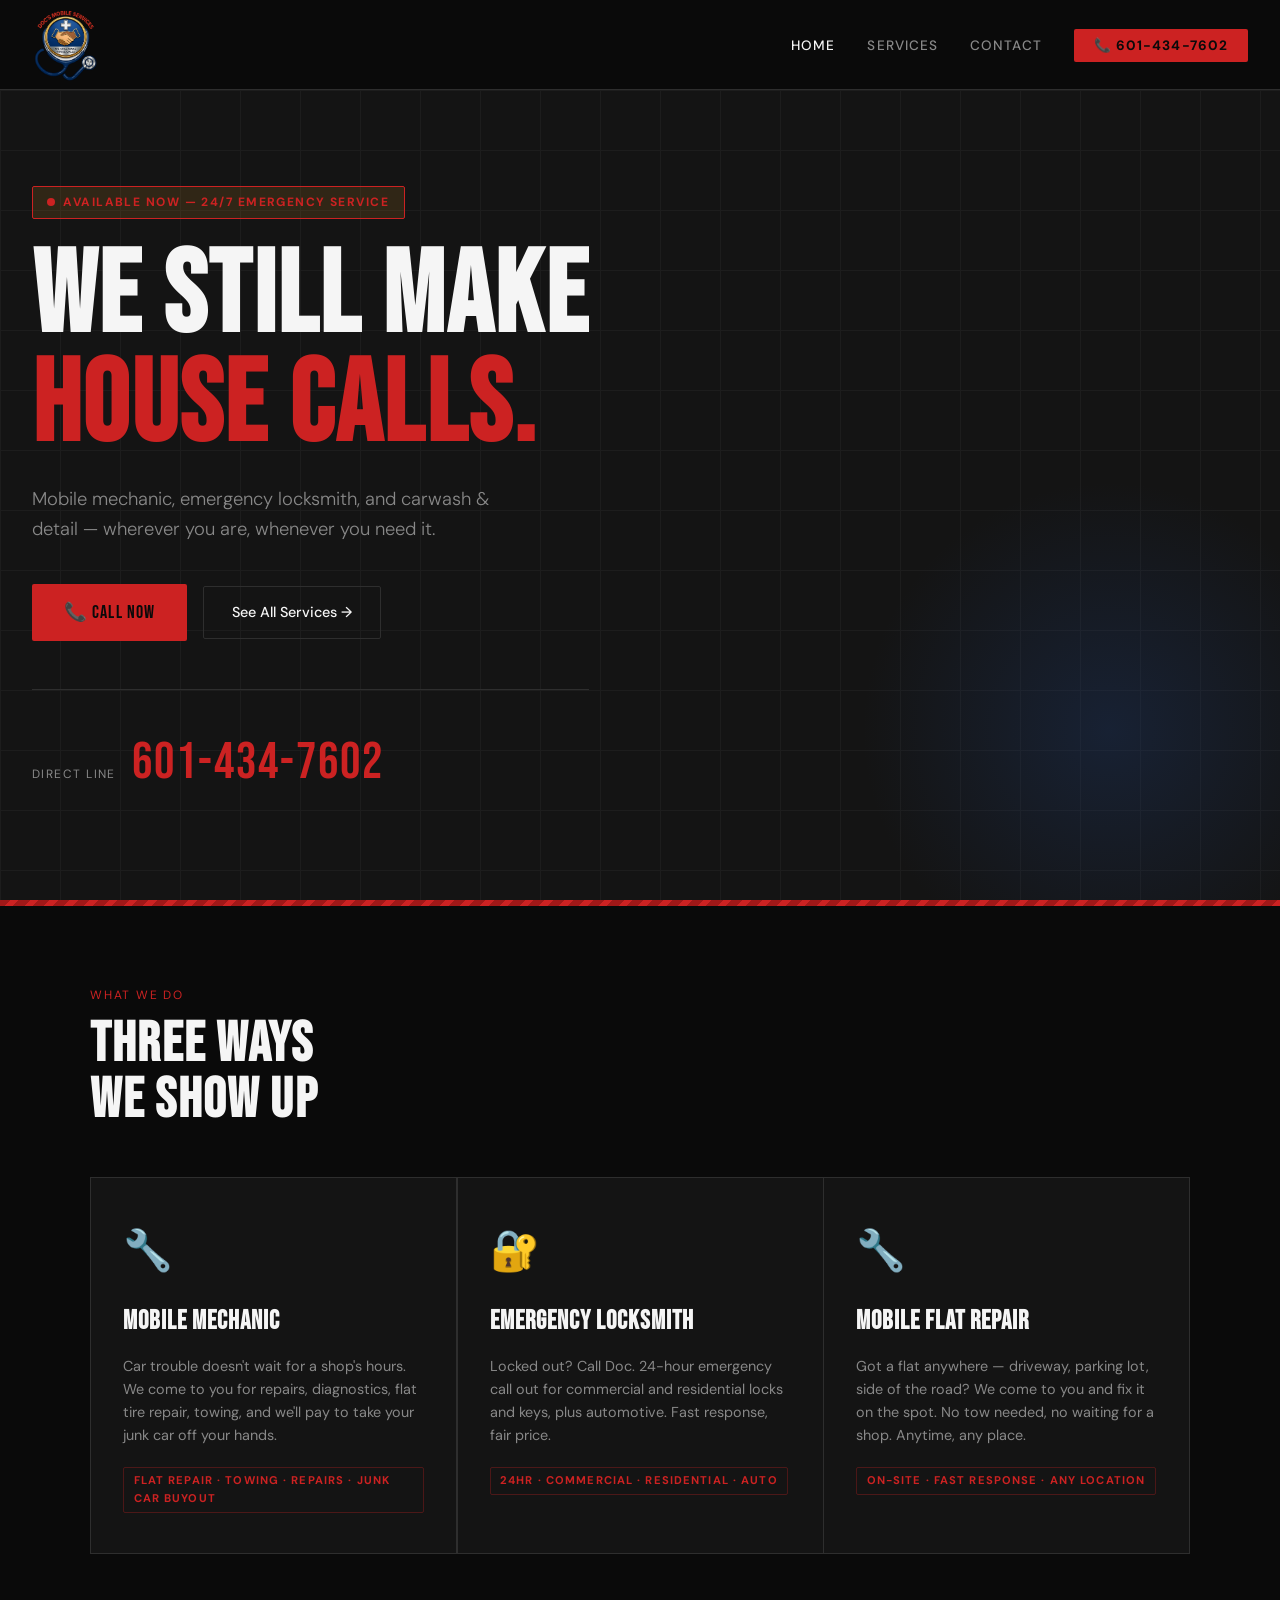
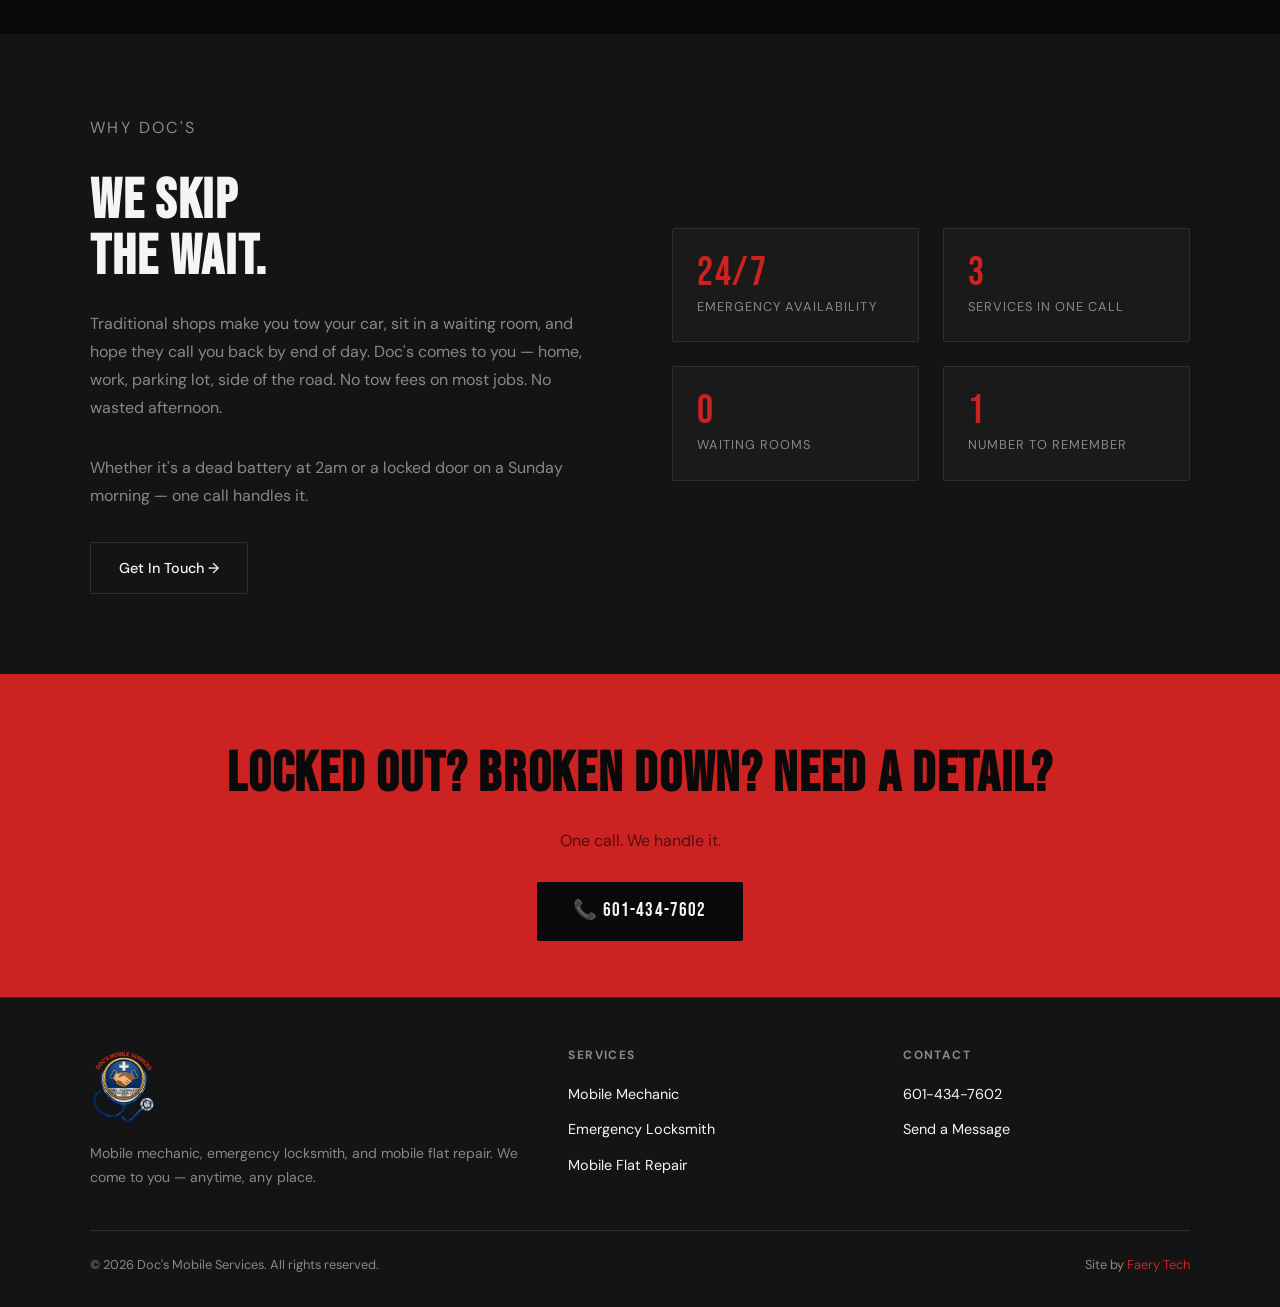
==== commit bf45f810: "Create index.html" ====
--- a/index.html
+++ b/index.html
@@ -128,10 +128,10 @@
         </div>
 
         <div class="service-card">
-          <span class="service-icon">✨</span>
-          <h3>Carwash, Detail & Flat Repair</h3>
-          <p>Professional carwash and full detail that comes to your driveway, office, or wherever your car sits. Also offering mobile flat repair on the spot. Anytime. Any place.</p>
-          <span class="tag">Wash · Detail · Mobile Flat Repair · On-Location</span>
+          <span class="service-icon">🔧</span>
+          <h3>Mobile Flat Repair</h3>
+          <p>Got a flat anywhere — driveway, parking lot, side of the road? We come to you and fix it on the spot. No tow needed, no waiting for a shop. Anytime, any place.</p>
+          <span class="tag">On-Site · Fast Response · Any Location</span>
         </div>
 
       </div>
@@ -198,7 +198,7 @@
 
       <div class="footer-brand">
         <div class="nav-logo"><img src="mobiledoclogo.png" alt="Doc's Mobile Services" /></div>
-        <p>Mobile mechanic, emergency locksmith, and carwash & detail services. We come to you — anytime, any place.</p>
+        <p>Mobile mechanic, emergency locksmith, and mobile flat repair. We come to you — anytime, any place.</p>
       </div>
 
       <div class="footer-col">
@@ -206,7 +206,7 @@
         <ul>
           <li><a href="services.html#mechanic">Mobile Mechanic</a></li>
           <li><a href="services.html#locksmith">Emergency Locksmith</a></li>
-          <li><a href="services.html#carwash">Carwash & Detail</a></li>
+          <li><a href="services.html#flatrepair">Mobile Flat Repair</a></li>
         </ul>
       </div>
 
